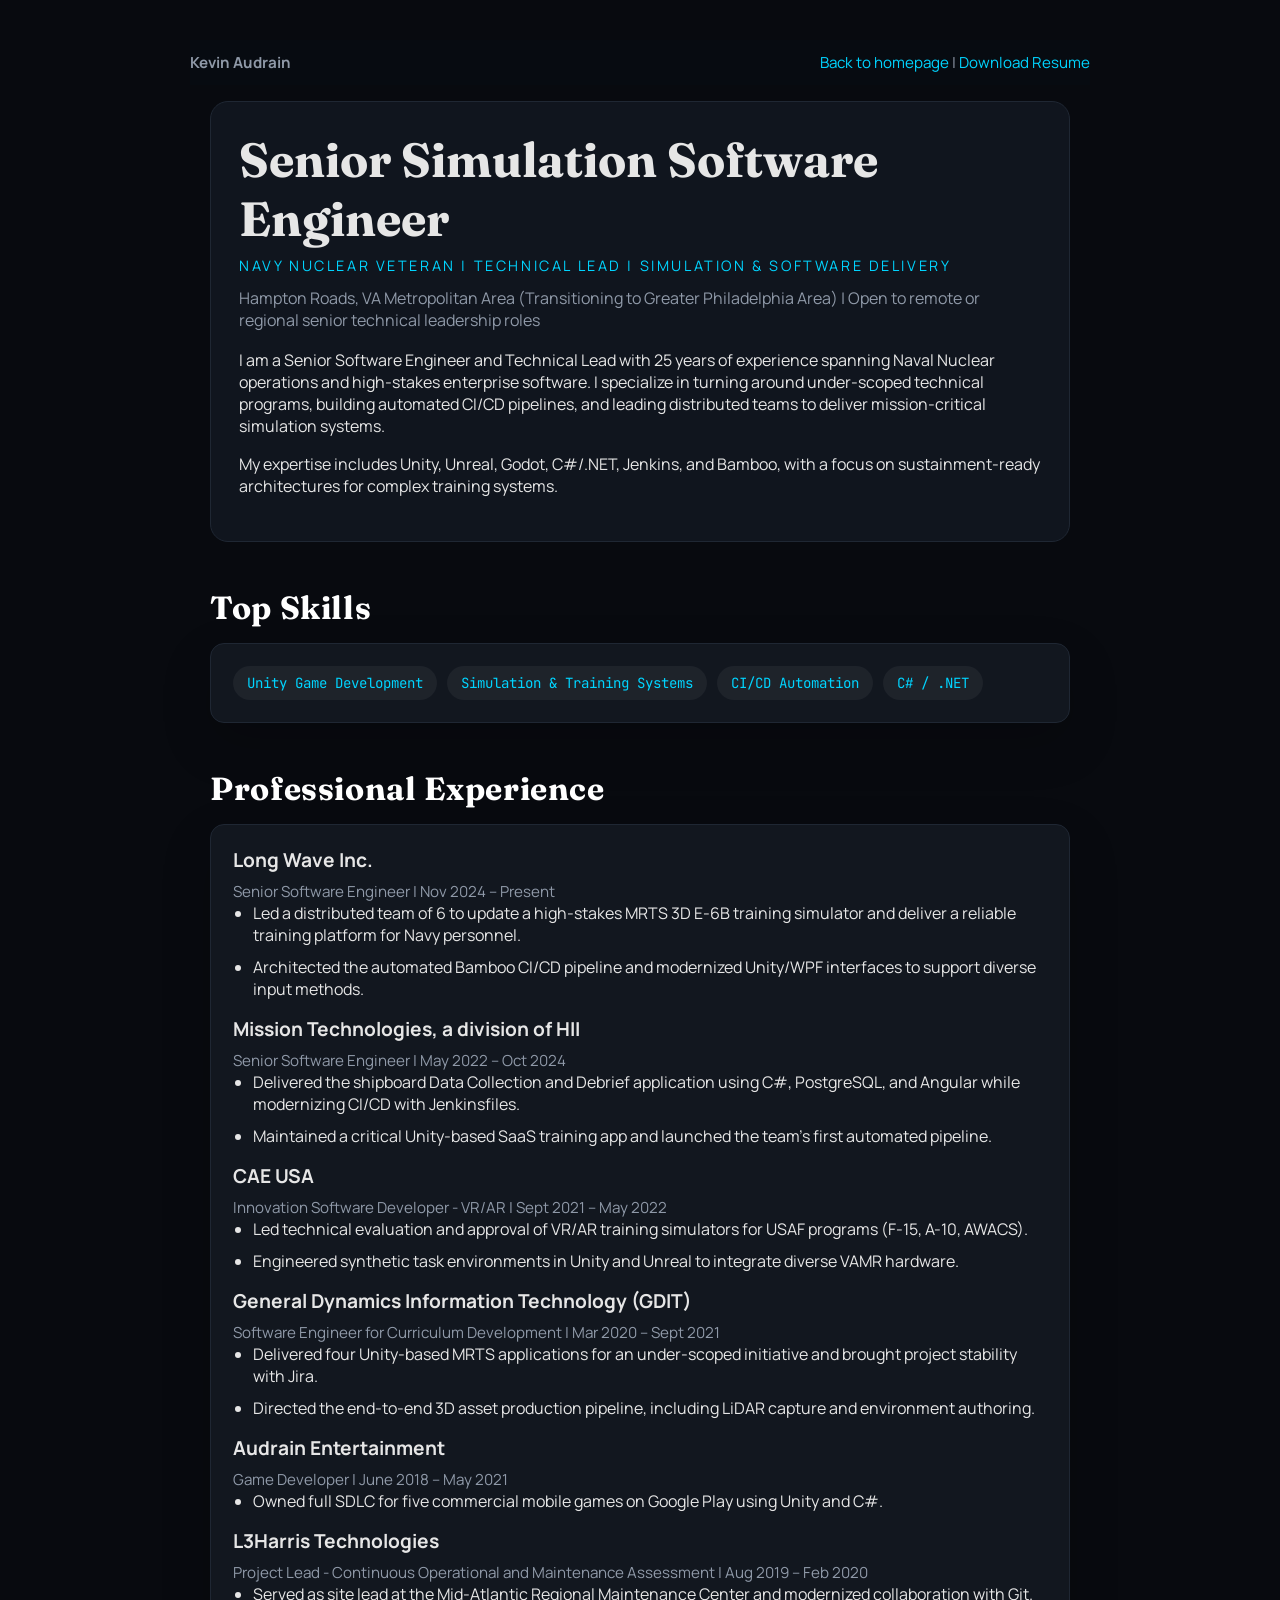
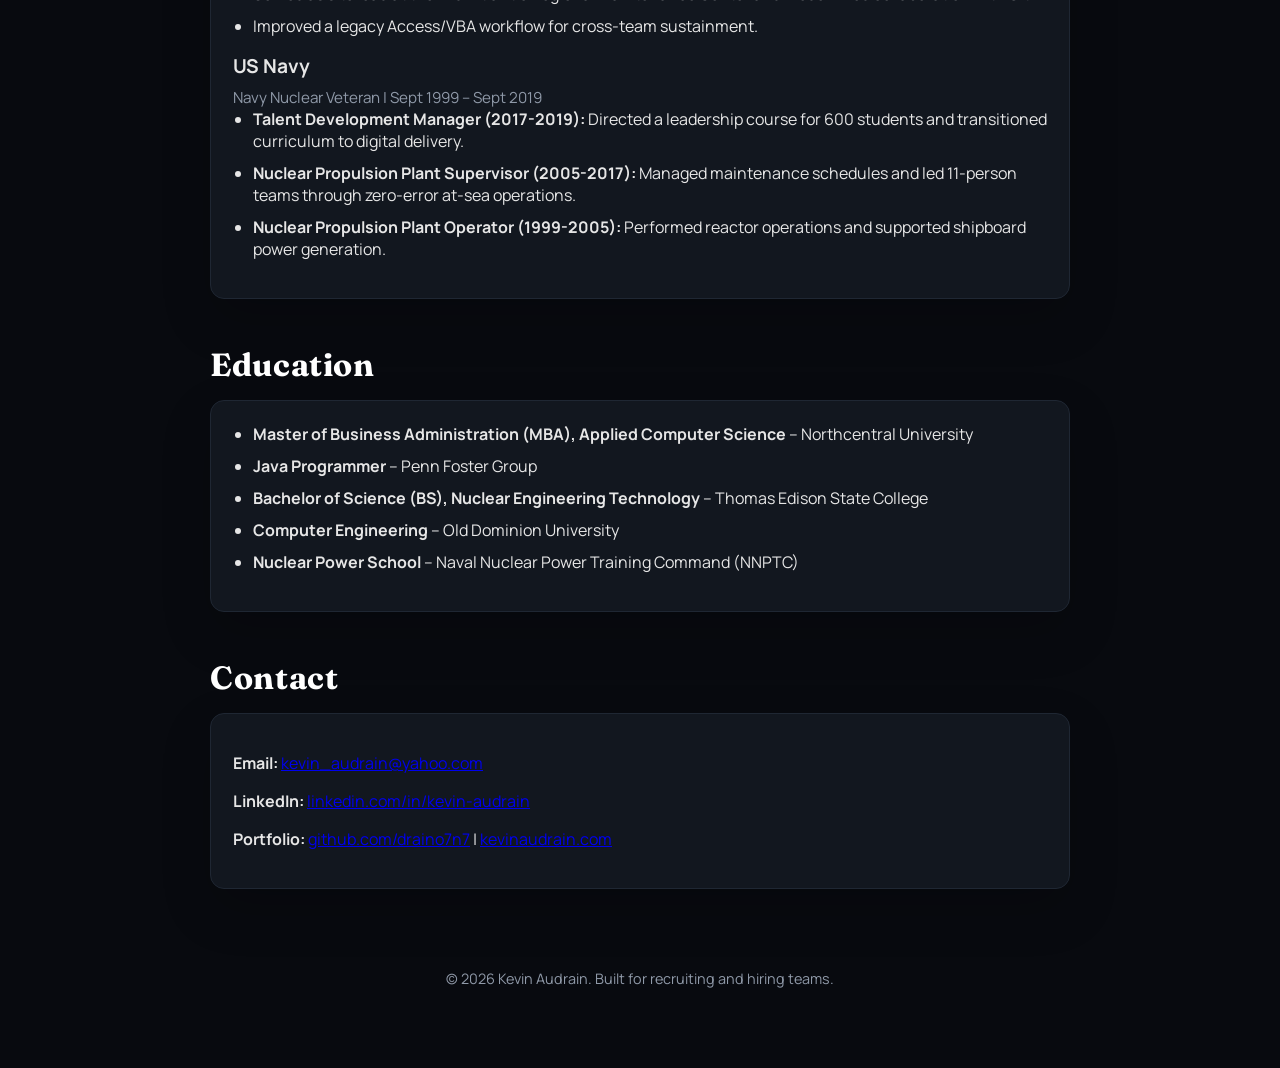
==== resume.html @ 0359b1a3 "Update website" ====
﻿<!DOCTYPE html>
<html lang="en">
<head>
    <meta charset="UTF-8">
    <meta name="viewport" content="width=device-width, initial-scale=1.0">
    <title>Resume | Kevin Audrain</title>
    <link rel="icon" type="image/png" href="favicon.png">
    <style>
        @import url('https://fonts.googleapis.com/css2?family=Fraunces:opsz,wght@9..144,600;9..144,800&family=JetBrains+Mono:wght@400;600&family=Manrope:wght@400;600;700&display=swap');
        :root { --bg: #0b0d12; --surface: #12171f; --text: #e6e6e6; --muted: #8f99a8; --accent: #00d4ff; }
        * { box-sizing: border-box; }
        body { margin: 0; min-height: 100vh; background: #080a0f; color: var(--text); font-family: 'Manrope', system-ui, -apple-system, sans-serif; }
        .page { max-width: 900px; margin: 0 auto; padding: 40px 20px 80px; }
        header { margin-bottom: 36px; }
        .nav {
            position: sticky;
            top: 0;
            display: flex;
            justify-content: space-between;
            align-items: center;
            flex-wrap: wrap;
            gap: 18px;
            padding: 12px 0;
            margin: 0 -20px 16px;
            background: rgba(8, 13, 18, 0.92);
            backdrop-filter: blur(12px);
            z-index: 10;
            color: var(--muted);
            font-size: 0.95rem;
        }
        .nav a { color: var(--accent); text-decoration: none; }
        .hero { padding: 28px; border: 1px solid #1f2733; border-radius: 18px; background: #10151e; }
        h1 { margin: 0 0 8px; font-family: 'Fraunces', serif; font-size: 3rem; }
        .subtitle { margin: 0 0 12px; color: var(--accent); text-transform: uppercase; letter-spacing: 0.18em; font-size: 0.9rem; }
        .meta { margin: 0 0 18px; color: var(--muted); }
        .button { display: inline-flex; align-items: center; justify-content: center; padding: 12px 18px; border-radius: 999px; background: var(--accent); color: #0b0d12; font-weight: 700; text-decoration: none; }
        section { margin-top: 46px; }
        h2 { margin-bottom: 16px; font-family: 'Fraunces', serif; font-size: 2rem; color: #fff; letter-spacing: 0.02em; }
        h3 { margin: 0 0 8px; font-size: 1.2rem; }
        p { margin-bottom: 16px; }
        .small { color: var(--muted); font-size: 0.95rem; }
        ul { padding-left: 20px; margin: 0 0 16px; }
        li { margin-bottom: 10px; }
        .section-card { padding: 22px; border-radius: 14px; background: var(--surface); border: 1px solid #1f2733; box-shadow: 0 20px 50px rgba(0,0,0,0.18); }
        .skill-list { display: flex; flex-wrap: wrap; gap: 10px; }
        .skill-pill { padding: 8px 14px; border-radius: 999px; background: rgba(255,255,255,0.05); color: var(--accent); font-family: 'JetBrains Mono', monospace; font-size: 0.88rem; }
        .resume-footer { margin-top: 80px; text-align: center; color: var(--muted); font-size: 0.9rem; }
        a:hover { text-decoration: underline; }
        @media (max-width: 720px) { .hero { padding: 20px; } h1 { font-size: 2.4rem; } .nav { flex-direction: column; align-items: flex-start; } }
    </style>
</head>
<body>
<!-- NOTE: Keep this resume page aligned with README.md; update both files together. -->
<div class="page">
    <div class="nav">
        <div><strong>Kevin Audrain</strong></div>
        <div><a href="index.html">Back to homepage</a> | <a href="KevinAudrain_Resume.pdf" download target="_blank">Download Resume</a></div>
    </div>
    <header>
        <div class="hero">
            <h1>Senior Simulation Software Engineer</h1>
            <div class="subtitle">Navy Nuclear Veteran | Technical Lead | Simulation & Software Delivery</div>
            <p class="meta">Hampton Roads, VA Metropolitan Area (Transitioning to Greater Philadelphia Area) | Open to remote or regional senior technical leadership roles</p>
            <p>I am a Senior Software Engineer and Technical Lead with 25 years of experience spanning Naval Nuclear operations and high-stakes enterprise software. I specialize in turning around under-scoped technical programs, building automated CI/CD pipelines, and leading distributed teams to deliver mission-critical simulation systems.</p>
            <p>My expertise includes Unity, Unreal, Godot, C#/.NET, Jenkins, and Bamboo, with a focus on sustainment-ready architectures for complex training systems.</p>
        </div>
    </header>
    <section>
        <h2>Top Skills</h2>
        <div class="section-card skill-list">
            <span class="skill-pill">Unity Game Development</span>
            <span class="skill-pill">Simulation & Training Systems</span>
            <span class="skill-pill">CI/CD Automation</span>
            <span class="skill-pill">C# / .NET</span>
        </div>
    </section>
    <section>
        <h2>Professional Experience</h2>
        <div class="section-card">
            <h3>Long Wave Inc.</h3>
            <div class="small">Senior Software Engineer | Nov 2024 – Present</div>
            <ul>
                <li>Led a distributed team of 6 to update a high-stakes MRTS 3D E-6B training simulator and deliver a reliable training platform for Navy personnel.</li>
                <li>Architected the automated Bamboo CI/CD pipeline and modernized Unity/WPF interfaces to support diverse input methods.</li>
            </ul>
            <h3>Mission Technologies, a division of HII</h3>
            <div class="small">Senior Software Engineer | May 2022 – Oct 2024</div>
            <ul>
                <li>Delivered the shipboard Data Collection and Debrief application using C#, PostgreSQL, and Angular while modernizing CI/CD with Jenkinsfiles.</li>
                <li>Maintained a critical Unity-based SaaS training app and launched the team’s first automated pipeline.</li>
            </ul>
            <h3>CAE USA</h3>
            <div class="small">Innovation Software Developer - VR/AR | Sept 2021 – May 2022</div>
            <ul>
                <li>Led technical evaluation and approval of VR/AR training simulators for USAF programs (F-15, A-10, AWACS).</li>
                <li>Engineered synthetic task environments in Unity and Unreal to integrate diverse VAMR hardware.</li>
            </ul>
            <h3>General Dynamics Information Technology (GDIT)</h3>
            <div class="small">Software Engineer for Curriculum Development | Mar 2020 – Sept 2021</div>
            <ul>
                <li>Delivered four Unity-based MRTS applications for an under-scoped initiative and brought project stability with Jira.</li>
                <li>Directed the end-to-end 3D asset production pipeline, including LiDAR capture and environment authoring.</li>
            </ul>
            <h3>Audrain Entertainment</h3>
            <div class="small">Game Developer | June 2018 – May 2021</div>
            <ul>
                <li>Owned full SDLC for five commercial mobile games on Google Play using Unity and C#.</li>
            </ul>
            <h3>L3Harris Technologies</h3>
            <div class="small">Project Lead - Continuous Operational and Maintenance Assessment | Aug 2019 – Feb 2020</div>
            <ul>
                <li>Served as site lead at the Mid-Atlantic Regional Maintenance Center and modernized collaboration with Git.</li>
                <li>Improved a legacy Access/VBA workflow for cross-team sustainment.</li>
            </ul>
            <h3>US Navy</h3>
            <div class="small">Navy Nuclear Veteran | Sept 1999 – Sept 2019</div>
            <ul>
                <li><strong>Talent Development Manager (2017-2019):</strong> Directed a leadership course for 600 students and transitioned curriculum to digital delivery.</li>
                <li><strong>Nuclear Propulsion Plant Supervisor (2005-2017):</strong> Managed maintenance schedules and led 11-person teams through zero-error at-sea operations.</li>
                <li><strong>Nuclear Propulsion Plant Operator (1999-2005):</strong> Performed reactor operations and supported shipboard power generation.</li>
            </ul>
        </div>
    </section>
    <section>
        <h2>Education</h2>
        <div class="section-card">
            <ul>
                <li><strong>Master of Business Administration (MBA), Applied Computer Science</strong> – Northcentral University</li>
                <li><strong>Java Programmer</strong> – Penn Foster Group</li>
                <li><strong>Bachelor of Science (BS), Nuclear Engineering Technology</strong> – Thomas Edison State College</li>
                <li><strong>Computer Engineering</strong> – Old Dominion University</li>
                <li><strong>Nuclear Power School</strong> – Naval Nuclear Power Training Command (NNPTC)</li>
            </ul>
        </div>
    </section>
    <section>
        <h2>Contact</h2>
        <div class="section-card">
            <p><strong>Email:</strong> <a href="mailto:kevin_audrain@yahoo.com">kevin_audrain@yahoo.com</a></p>
            <p><strong>LinkedIn:</strong> <a href="https://www.linkedin.com/in/kevin-audrain" target="_blank" rel="noopener noreferrer">linkedin.com/in/kevin-audrain</a></p>
            <p><strong>Portfolio:</strong> <a href="https://github.com/draino7n7" target="_blank" rel="noopener noreferrer">github.com/draino7n7</a> | <a href="http://www.kevinaudrain.com" target="_blank" rel="noopener noreferrer">kevinaudrain.com</a></p>
        </div>
    </section>
    <div class="resume-footer">&copy; 2026 Kevin Audrain. Built for recruiting and hiring teams.</div>
</div>
</body>
</html>
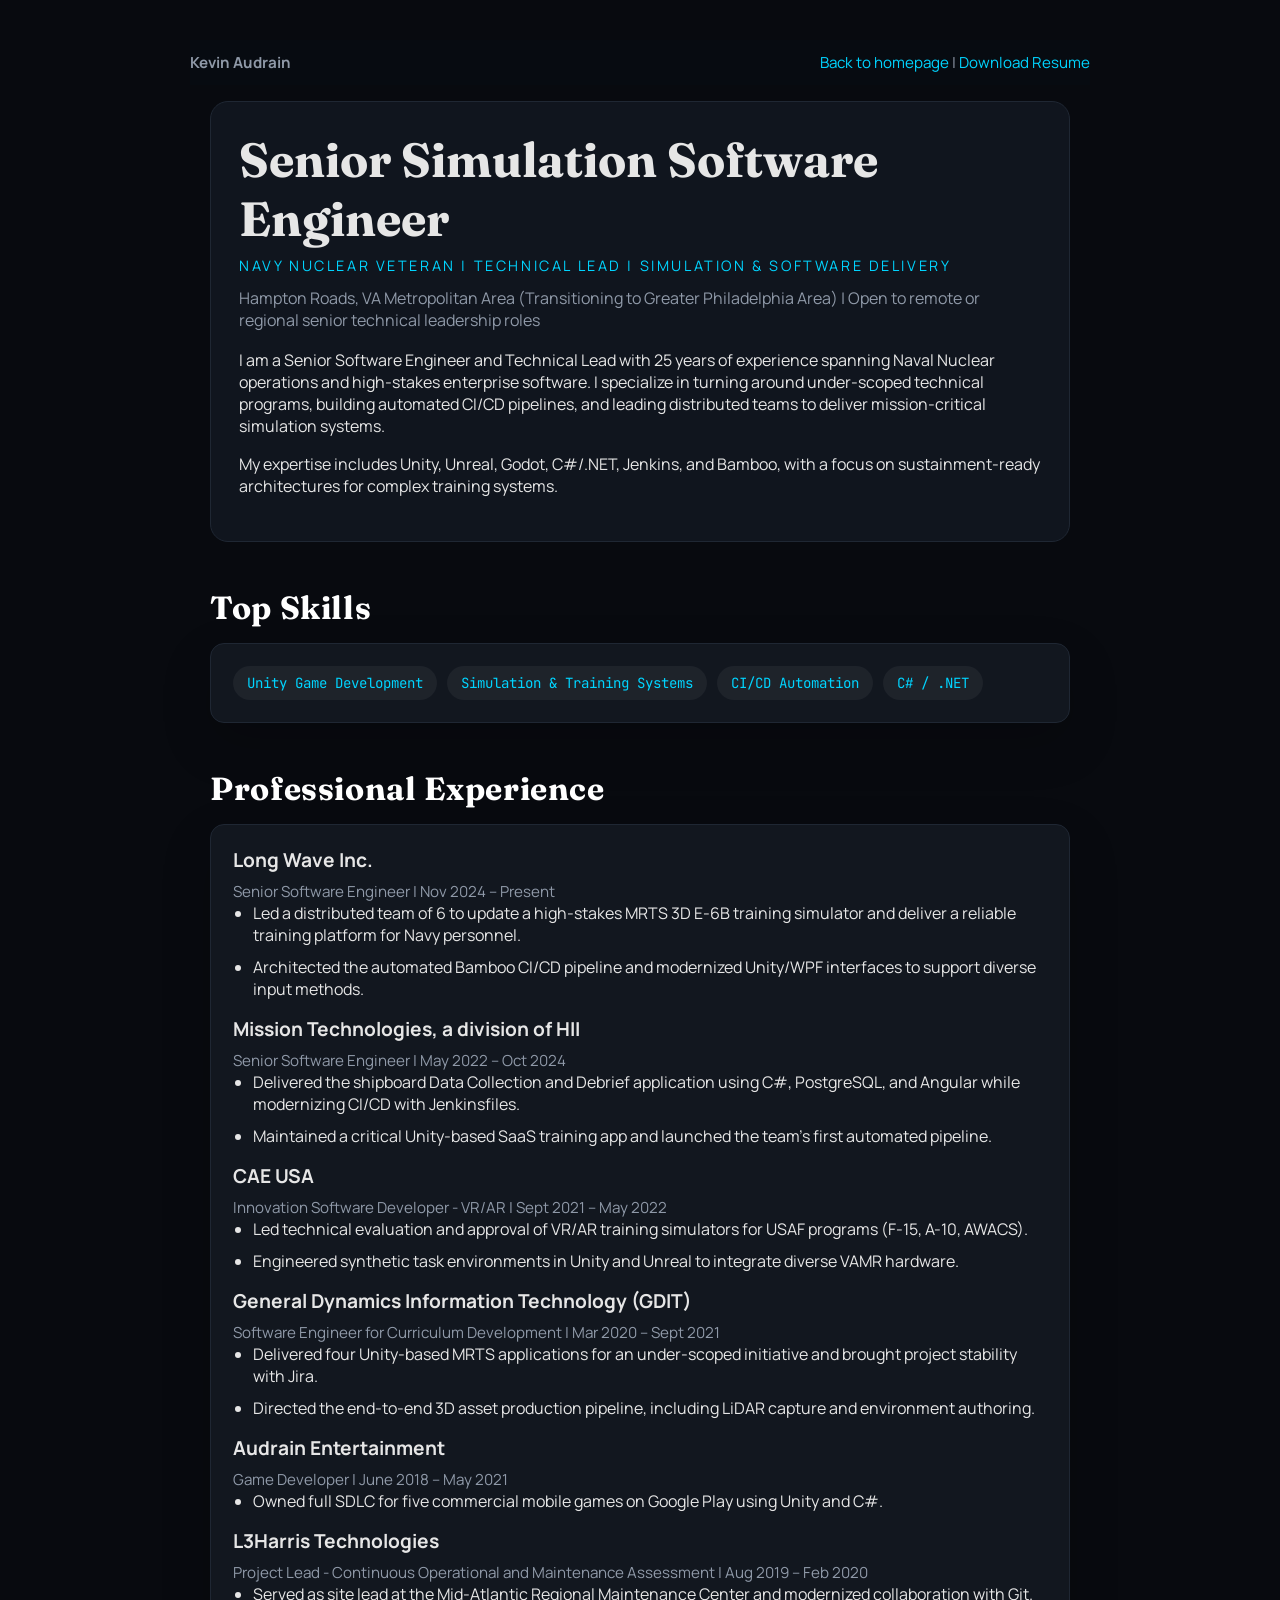
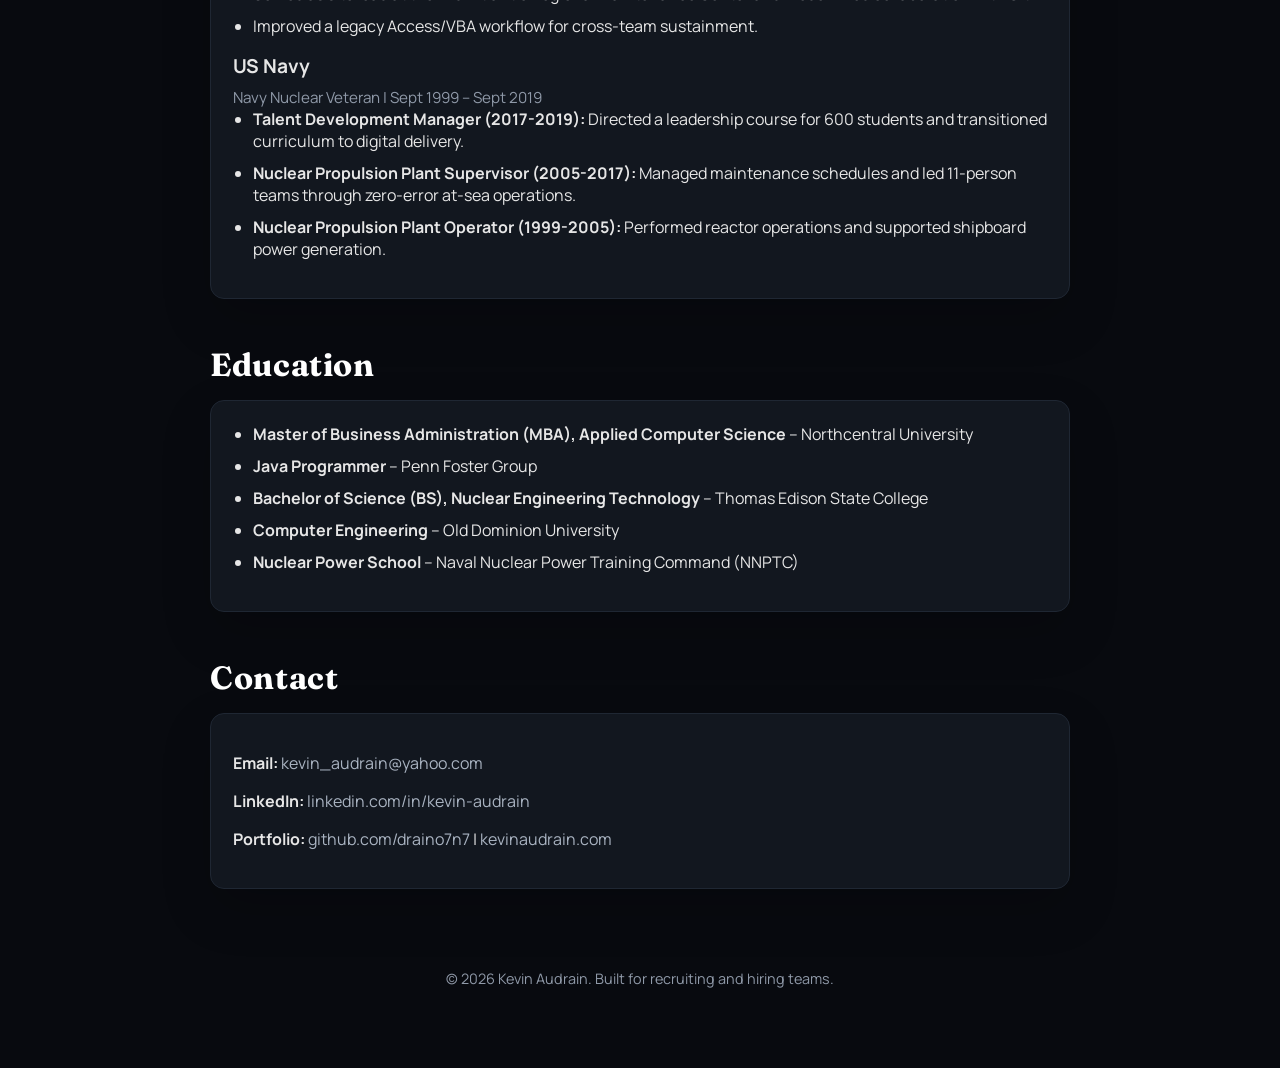
==== commit cffddb30: "Updated some colors" ====
--- a/resume.html
+++ b/resume.html
@@ -29,6 +29,8 @@
             font-size: 0.95rem;
         }
         .nav a { color: var(--accent); text-decoration: none; }
+        .section-card a { color: #a9b3c1; text-decoration: none; }
+        .section-card a:hover { color: var(--accent); text-decoration: underline; }
         .hero { padding: 28px; border: 1px solid #1f2733; border-radius: 18px; background: #10151e; }
         h1 { margin: 0 0 8px; font-family: 'Fraunces', serif; font-size: 3rem; }
         .subtitle { margin: 0 0 12px; color: var(--accent); text-transform: uppercase; letter-spacing: 0.18em; font-size: 0.9rem; }
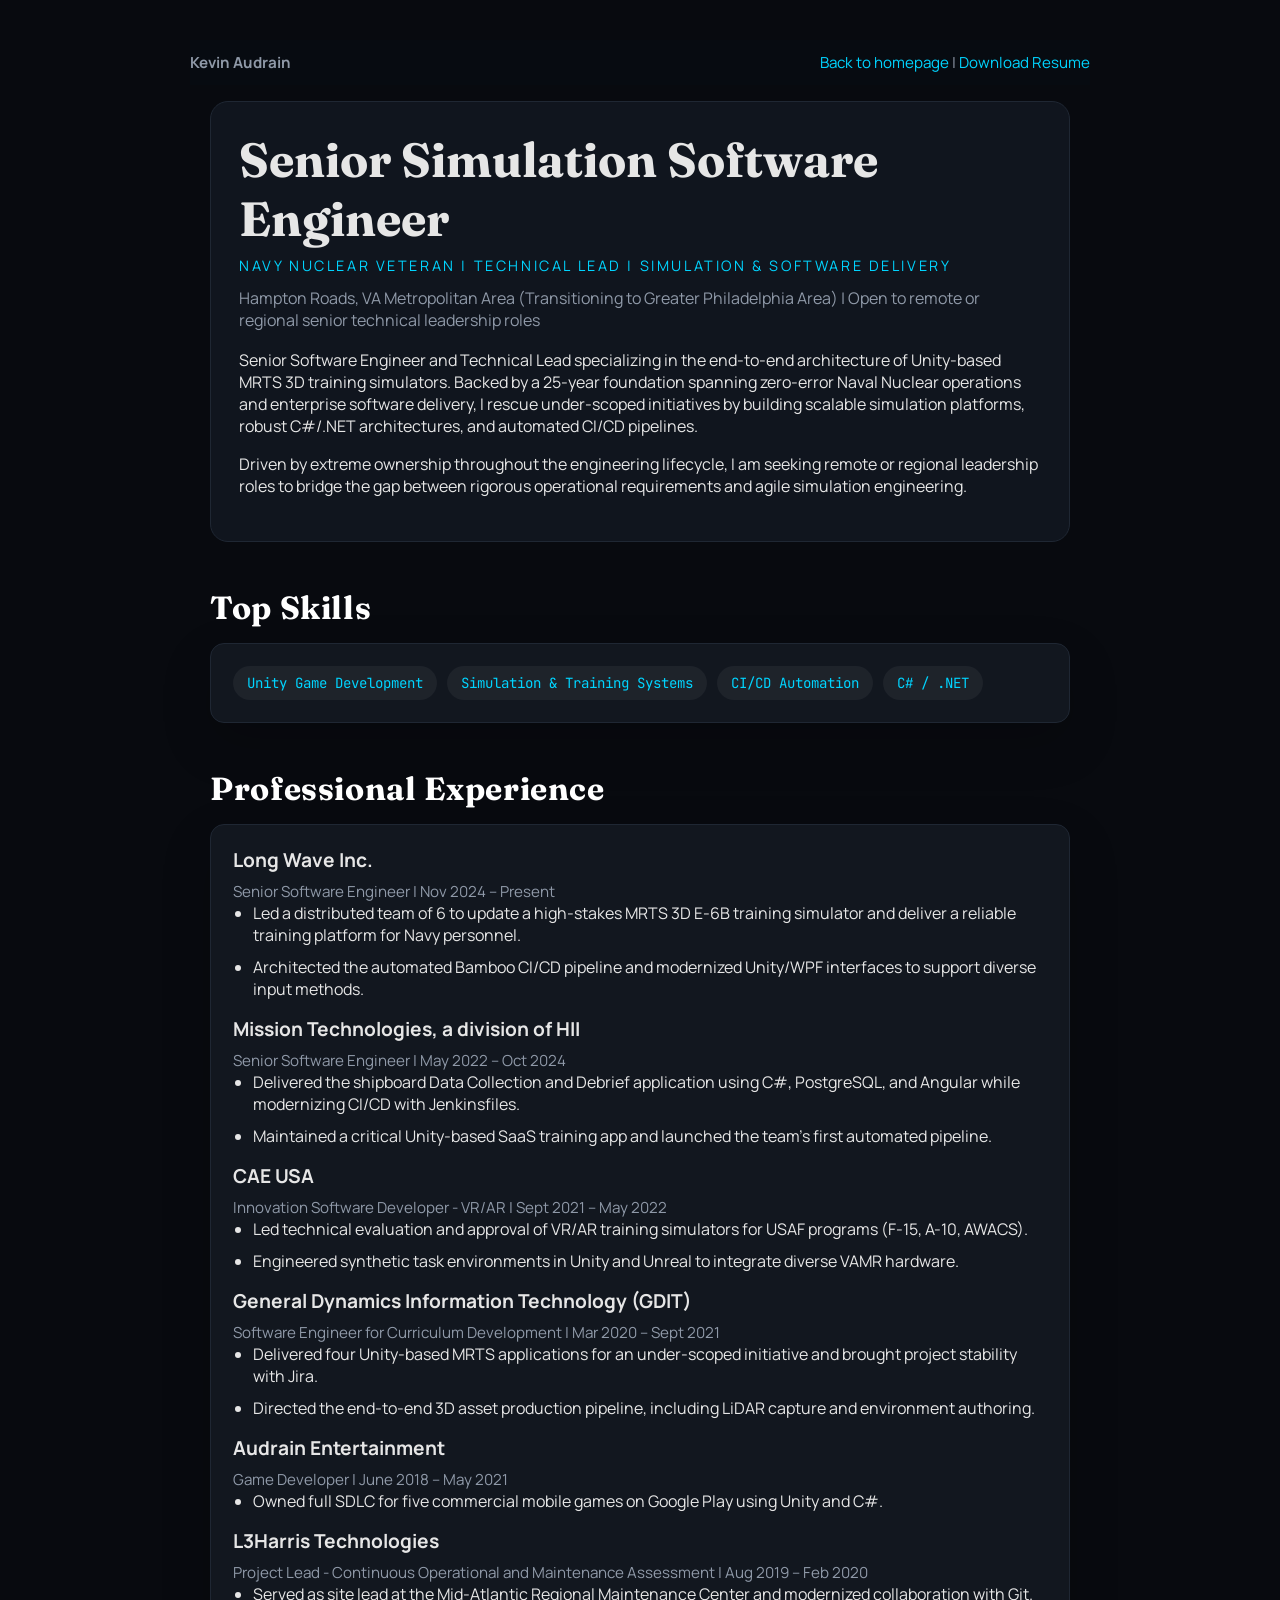
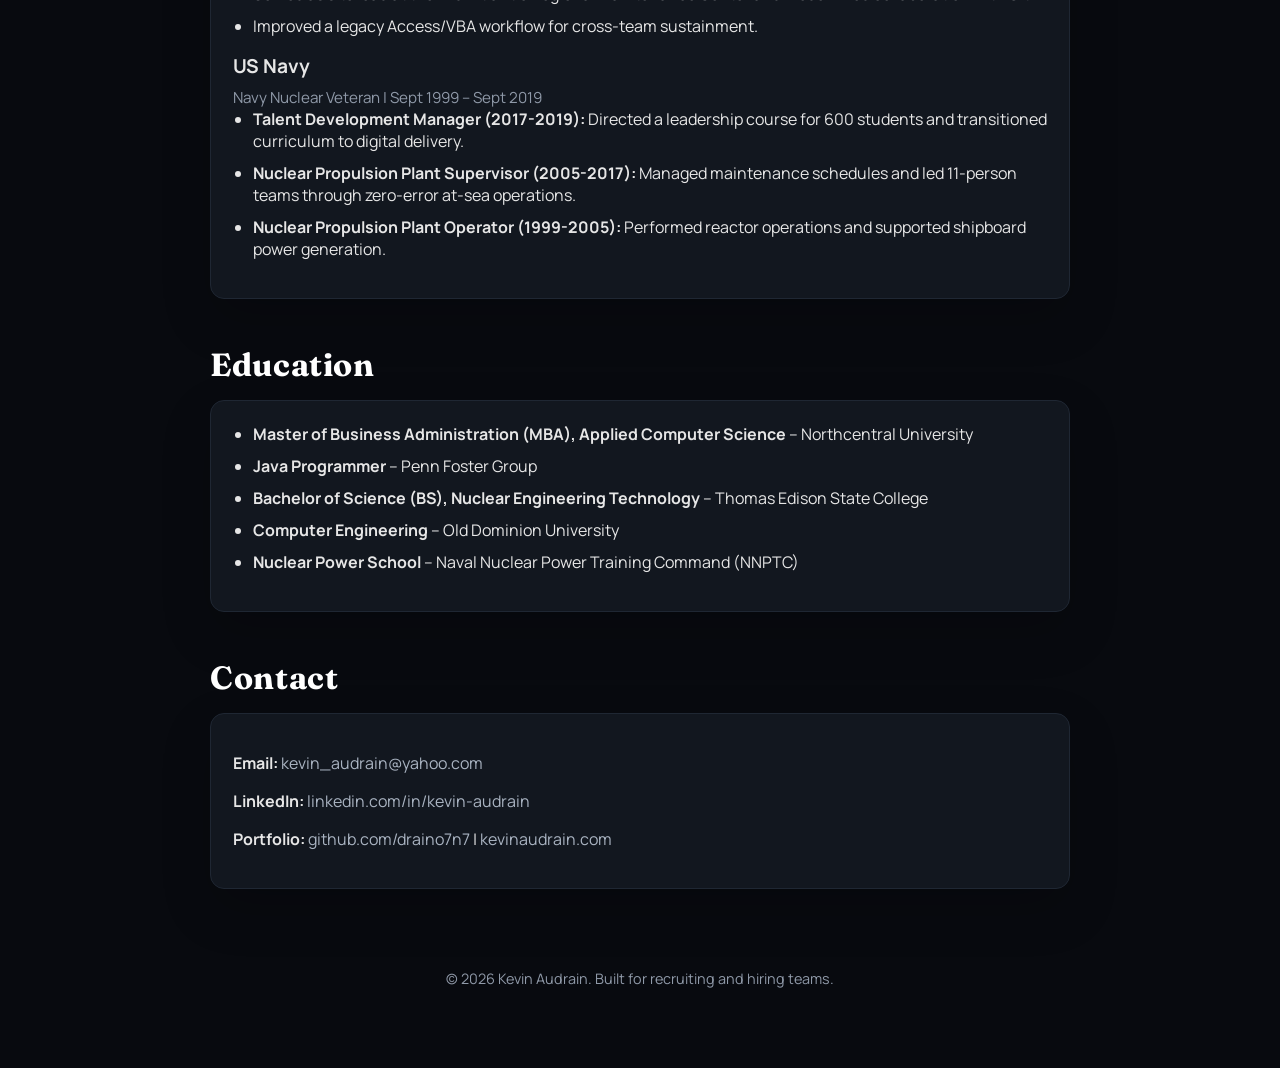
==== commit 7f377cf4: "Updated summary" ====
--- a/resume.html
+++ b/resume.html
@@ -63,8 +63,8 @@
             <h1>Senior Simulation Software Engineer</h1>
             <div class="subtitle">Navy Nuclear Veteran | Technical Lead | Simulation & Software Delivery</div>
             <p class="meta">Hampton Roads, VA Metropolitan Area (Transitioning to Greater Philadelphia Area) | Open to remote or regional senior technical leadership roles</p>
-            <p>I am a Senior Software Engineer and Technical Lead with 25 years of experience spanning Naval Nuclear operations and high-stakes enterprise software. I specialize in turning around under-scoped technical programs, building automated CI/CD pipelines, and leading distributed teams to deliver mission-critical simulation systems.</p>
-            <p>My expertise includes Unity, Unreal, Godot, C#/.NET, Jenkins, and Bamboo, with a focus on sustainment-ready architectures for complex training systems.</p>
+            <p>Senior Software Engineer and Technical Lead specializing in the end-to-end architecture of Unity-based MRTS 3D training simulators. Backed by a 25-year foundation spanning zero-error Naval Nuclear operations and enterprise software delivery, I rescue under-scoped initiatives by building scalable simulation platforms, robust C#/.NET architectures, and automated CI/CD pipelines.</p>
+            <p>Driven by extreme ownership throughout the engineering lifecycle, I am seeking remote or regional leadership roles to bridge the gap between rigorous operational requirements and agile simulation engineering.</p>
         </div>
     </header>
     <section>
